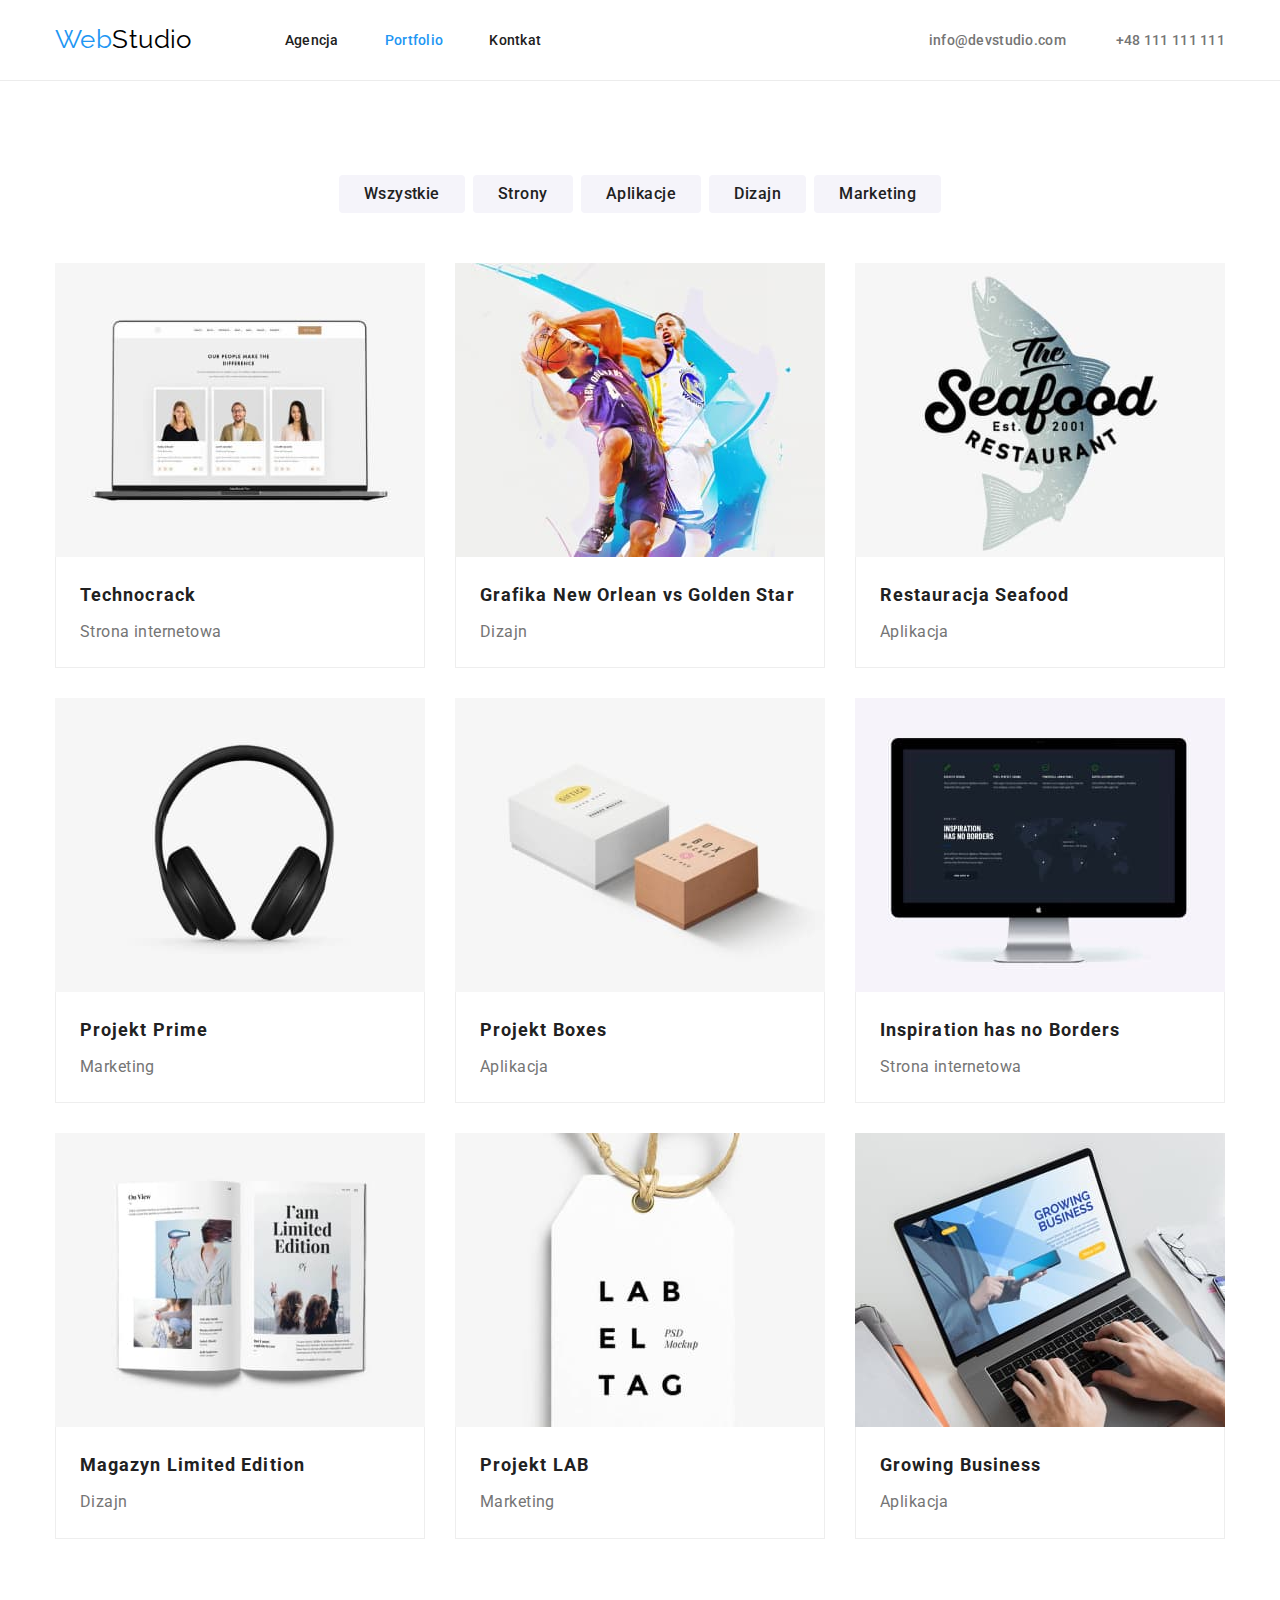
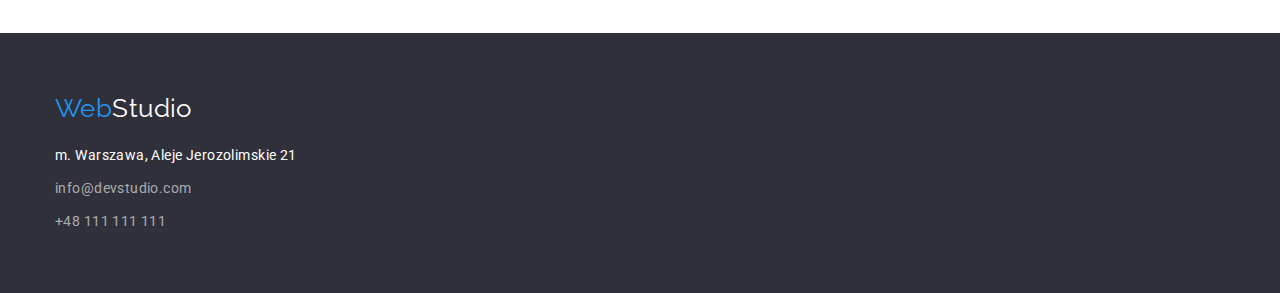
==== portfolio.html @ f8ed4dbf "goit-markup-hw-03 copied" ====
<!DOCTYPE html>
<html lang="pl">
  <head>
    <meta charset="utf-8" />
    <meta name="description" content="Rozwiązania dla biznesu" />
    <title>Web Studio</title>
    <link rel="preconnect" href="https://fonts.googleapis.com" />
    <link rel="preconnect" href="https://fonts.gstatic.com" crossorigin />
    <link
      href="https://fonts.googleapis.com/css2?family=Raleway:wght@700&family=Roboto:wght@400;500;700;900&display=swap"
      rel="stylesheet"
    />
    <link
      rel="stylesheet"
      href="https://cdnjs.cloudflare.com/ajax/libs/modern-normalize/1.0.0/modern-normalize.min.css"
    />
    <link rel="stylesheet" href="./css/styles.css" />
  </head>
  <body>
    <header class="header-line">
      <div class="container menu-container">
        <nav class="nav">
          <a class="logo" href="index.html"
            >Web<span class="logo-upper">Studio</span></a
          >
          <ul class="nav-container">
            <li><a class="nav-link" href="index.html">Agencja</a></li>
            <li>
              <a class="nav-link nav-link-current" href="portfolio.html"
                >Portfolio</a
              >
            </li>
            <li><a class="nav-link" href="#">Kontkat</a></li>
          </ul>
        </nav>
        <ul class="tel-mail">
          <li>
            <a class="tel-mail-link" href="mailto:info@devstudio.com"
              >info@devstudio.com</a
            >
          </li>
          <li>
            <a class="tel-mail-link" href="tel:+48111111111">+48 111 111 111</a>
          </li>
        </ul>
      </div>
    </header>
    <main>
      <section class="section">
        <div class="container">
          <h1 class="visually-hidden">Portfolio</h1>
          <ul class="filter">
            <li>
              <button class="filter-button" type="button">Wszystkie</button>
            </li>
            <li><button class="filter-button" type="button">Strony</button></li>
            <li>
              <button class="filter-button" type="button">Aplikacje</button>
            </li>
            <li><button class="filter-button" type="button">Dizajn</button></li>
            <li>
              <button class="filter-button" type="button">Marketing</button>
            </li>
          </ul>
          <ul class="projects-container">
            <li>
              <img
                src="images/project-1.jpg"
                alt="Strona internetowa - Technocrack"
                width="370"
                height="294"
              />
              <div class="project-text">
                <h3 class="project-name">Technocrack</h3>
                <p class="project-type">Strona internetowa</p>
              </div>
            </li>
            <li>
              <img
                src="images/project-2.jpg"
                alt="Dizajn - Grafika New Orlean vs Golden Star"
                width="370"
                height="294"
              />
              <div class="project-text">
                <h3 class="project-name">Grafika New Orlean vs Golden Star</h3>
                <p class="project-type">Dizajn</p>
              </div>
            </li>
            <li>
              <img
                src="images/project-3.jpg"
                alt="Aplikacja - Restauracja Seafood"
                width="370"
                height="294"
              />
              <div class="project-text">
                <h3 class="project-name">Restauracja Seafood</h3>
                <p class="project-type">Aplikacja</p>
              </div>
            </li>
            <li>
              <img
                src="images/project-4.jpg"
                alt="Marketing - Projekt Prime"
                width="370"
                height="294"
              />
              <div class="project-text">
                <h3 class="project-name">Projekt Prime</h3>
                <p class="project-type">Marketing</p>
              </div>
            </li>
            <li>
              <img
                src="images/project-5.jpg"
                alt="Aplikacja - Project Boxes"
                width="370"
                height="294"
              />
              <div class="project-text">
                <h3 class="project-name">Projekt Boxes</h3>
                <p class="project-type">Aplikacja</p>
              </div>
            </li>
            <li>
              <img
                src="images/project-6.jpg"
                alt="Strona internetowa - Inspiration has no Borders"
                width="370"
                height="294"
              />
              <div class="project-text">
                <h3 class="project-name">Inspiration has no Borders</h3>
                <p class="project-type">Strona internetowa</p>
              </div>
            </li>
            <li>
              <img
                src="images/project-7.jpg"
                alt="Dizajn - Magazyn Limited Edition"
                width="370"
                height="294"
              />
              <div class="project-text">
                <h3 class="project-name">Magazyn Limited Edition</h3>
                <p class="project-type">Dizajn</p>
              </div>
            </li>
            <li>
              <img
                src="images/project-8.jpg"
                alt="Marketing - Projekt LAB"
                width="370"
                height="294"
              />
              <div class="project-text">
                <h3 class="project-name">Projekt LAB</h3>
                <p class="project-type">Marketing</p>
              </div>
            </li>
            <li>
              <img
                src="images/project-9.jpg"
                alt="Aplikacja - Growing Business"
                width="370"
                height="294"
              />
              <div class="project-text">
                <h3 class="project-name">Growing Business</h3>
                <p class="project-type">Aplikacja</p>
              </div>
            </li>
          </ul>
        </div>
      </section>
    </main>
    <footer class="bottom-box">
      <div class="container">
        <a class="logo" href="index.html"
          >Web<span class="logo-bottom">Studio</span></a
        >
        <address class="address-links address-margin">
          <ul class="address-container">
            <li>
              <a
                class="bottom-address"
                href="https://goo.gl/maps/hLSNEV6A5jhqSZBm9"
                target="_blank"
                rel="noopener nofollow"
                >m. Warszawa, Aleje Jerozolimskie 21</a
              >
            </li>
            <li>
              <a class="bottom-tel-mail" href="mailto:info@devstudio.com"
                >info@devstudio.com</a
              >
            </li>
            <li>
              <a class="bottom-tel-mail" href="tel:+48111111111"
                >+48 111 111 111</a
              >
            </li>
          </ul>
        </address>
      </div>
    </footer>
  </body>
</html>
---- css/styles.css ----
:root {
  --brand-blue: #2196f3;
  --background-grey: #2f303a;
  --light-grey: #757575;
  --lighter-grey: #f5f4fa;
  --darkest: #212121;
  --white: #fff;
  --black: #000;
  --transparent-white: rgba(255, 255, 255, 60%);
  --line-light: #ececec;
  --leaflet-border: #eee;
}
body {
  font-family: "Roboto", sans-serif;
  font-size: 14px;
  color: var(--darkest);
  background-color: var(--white);
  letter-spacing: 0.03em;
}
h1,
h2,
h3,
h4,
h5,
h6,
p {
  margin: 0;
  padding: 0;
}
ul,
ol {
  list-style: none;
  padding-left: 0;
  margin: 0;
}
a {
  text-decoration: none;
}
address {
  font-style: normal;
}
button {
  display: block;
  cursor: pointer;
  border: none;
  border-radius: 4px;
  font-family: "Roboto", sans-serif;
}
img {
  display: block;
  max-width: 100%;
  height: auto;
}
.section {
  padding-top: 94px;
  padding-bottom: 94px;
}

.container {
  max-width: 1200px;
  margin: 0 auto;
  padding: 0 15px;
}
.visually-hidden {
  position: absolute;
  width: 1px;
  height: 1px;
  margin: -1px;
  border: 0;
  padding: 0;

  white-space: nowrap;
  clip-path: inset(100%);
  clip: rect(0 0 0 0);
  overflow: hidden;
}
.logo {
  font-family: "Raleway", sans-serif;
  text-decoration: none;
  font-size: 26px;
  color: var(--brand-blue);
  line-height: 1.2;
}
.logo-upper {
  color: var(--black);
}
.logo-bottom {
  color: var(--white);
}
.line {
  border-top: 1px solid var(--line-light);
}
.tel-mail {
  display: flex;
  align-items: center;
  gap: 50px;
  margin-left: auto;
}
.tel-mail-link {
  font-weight: 500;
  color: var(--light-grey);
  letter-spacing: 0.02em;
  line-height: 1.1;
  text-align: right;
}
.tel-mail-link:hover {
  color: var(--brand-blue);
}
.tel-mail-link:focus {
  color: var(--brand-blue);
}
.nav {
  display: flex;
  align-items: center;
}
.nav-link {
  color: var(--darkest);
  font-weight: 500;
  letter-spacing: 0.02em;
}
.nav-link:hover,
.nav-link:focus {
  color: var(--brand-blue);
}
.nav-link-current {
  color: var(--brand-blue);
}
.slogan-section {
  background-color: var(--background-grey);
  padding: 200px 0;
  text-align: center;
}
.slogan {
  font-size: 44px;
  font-weight: 900;
  text-transform: uppercase;
  text-align: center;
  line-height: 1.4;
  color: var(--white);
  letter-spacing: 0.06em;
  width: 696px;
  margin: 0 auto;
}
.button-order {
  background-color: var(--brand-blue);
  font-size: 16px;
  font-weight: 700;
  color: var(--white);
  letter-spacing: 0.06em;
  line-height: 1.9;
  padding: 10px 41px;
  margin: 30px auto 0;
}
.advantage {
  font-weight: 700;
  font-size: 14px;
  text-transform: uppercase;
  line-height: 1.1;
}
.advantage-text {
  line-height: 1.7;
  color: var(--light-grey);
  margin-top: 10px;
}
.section-title {
  font-size: 36px;
  font-weight: 700;
  text-align: center;
  line-height: 1.2;
}
.team-box {
  background-color: var(--lighter-grey);
}
.member-box {
  background-color: var(--white);
  width: 270px;
  box-shadow: 0px 1px 3px rgba(0, 0, 0, 0.12), 0px 1px 1px rgba(0, 0, 0, 0.14),
    0px 2px 1px rgba(0, 0, 0, 0.2);
  border-radius: 0px 0px 4px 4px;
}
.member-text {
  padding: 30px 0;
  text-align: center;
}
.member {
  font-size: 16px;
  font-weight: 500;
  line-height: 1.2;
}
.position {
  font-size: 16px;
  color: var(--light-grey);
  line-height: 1.2;
  margin-top: 10px;
}
.bottom-box {
  background-color: var(--background-grey);
  padding-top: 60px;
  padding-bottom: 60px;
}
.address-links a {
  line-height: 1.7;
}
.address-links a:hover {
  color: var(--brand-blue);
}
.address-links a:focus {
  color: var(--brand-blue);
}
.bottom-address {
  color: var(--white);
}
.bottom-tel-mail {
  color: var(--transparent-white);
}
.filter-button {
  font-size: 16px;
  font-weight: 500;
  color: var(--darkest);
  letter-spacing: 0.03em;
  line-height: 1.6;
  background-color: var(--lighter-grey);
  padding: 6px 25px;
}
.filter-button:hover:hover,
.filter-button:focus:focus,
.filter-button:active:active {
  background-color: var(--brand-blue);
  color: var(--white);
  box-shadow: 0px 3px 1px rgba(0, 0, 0, 0.1), 0px 1px 2px rgba(0, 0, 0, 0.08),
    0px 2px 2px rgba(0, 0, 0, 0.12);
}
.project-name {
  font-size: 18px;
  font-weight: 700;
  line-height: 2;
  letter-spacing: 0.06em;
}
.project-type {
  font-size: 16px;
  color: var(--light-grey);
  line-height: 1.9;
  margin-top: 4px;
}
.project-text {
  padding: 20px 24px;
  border-left: 1px solid var(--leaflet-border);
  border-right: 1px solid var(--leaflet-border);
  border-bottom: 1px solid var(--leaflet-border);
}
.menu-container {
  display: flex;
  align-items: center;
  height: 80px;
}
.header-line {
  border-bottom: 1px solid var(--line-light);
}
.nav-container {
  display: flex;
  align-items: center;
  gap: 46px;
  margin-left: 93px;
}
.advantage-container {
  display: flex;
  flex-wrap: wrap;
  gap: 30px;
}
.advantage-item {
  flex-basis: calc((100% - 90px) / 4);
}
.jobs-container {
  display: flex;
  flex-wrap: wrap;
  margin-top: 50px;
  gap: 30px;
}
.jobs-section {
  padding-top: 0;
}
.team-container {
  display: flex;
  flex-wrap: wrap;
  margin-top: 50px;
  gap: 30px;
}
.address-margin {
  margin-top: 20px;
}
.address-container li:not(:last-child) {
  margin-bottom: 9px;
}

.filter {
  display: flex;
  flex-wrap: wrap;
  gap: 8px;
  justify-content: center;
  margin-bottom: 50px;
}
.projects-container {
  display: flex;
  flex-wrap: wrap;
  gap: 30px;
}
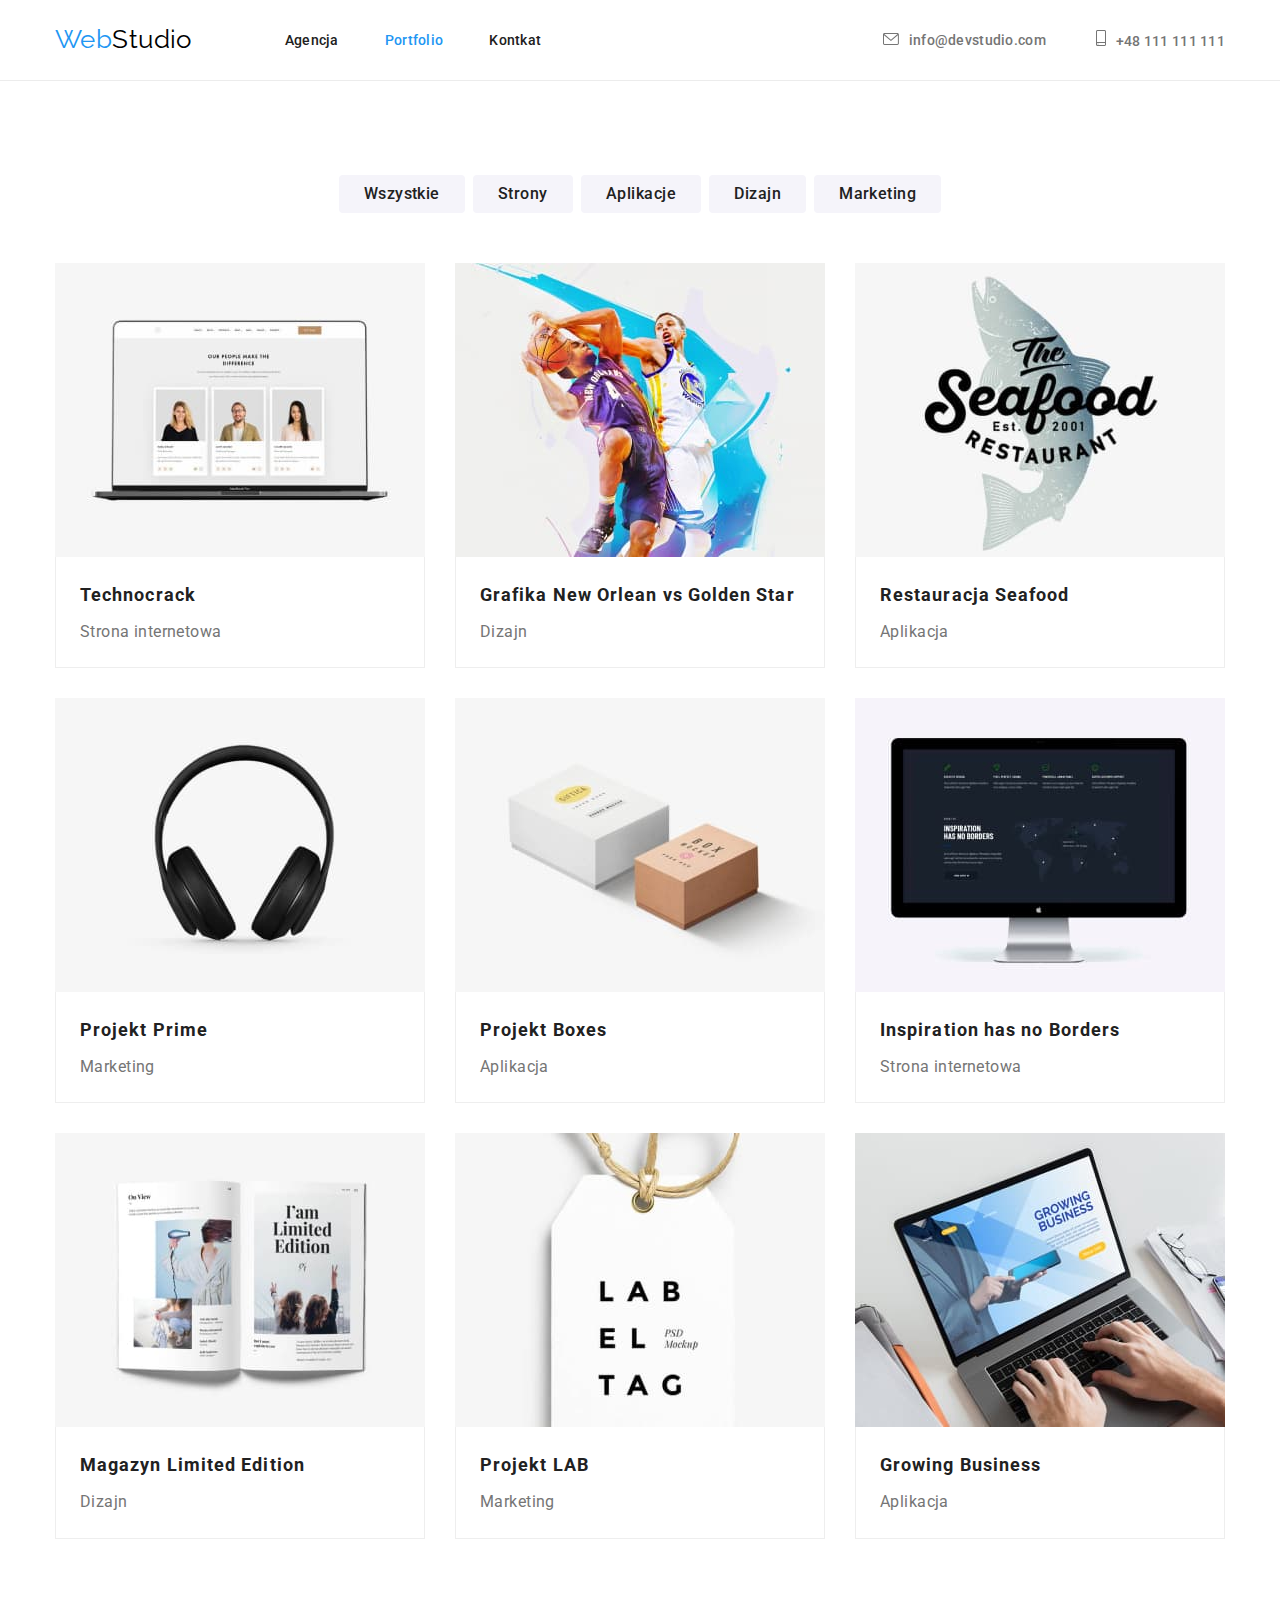
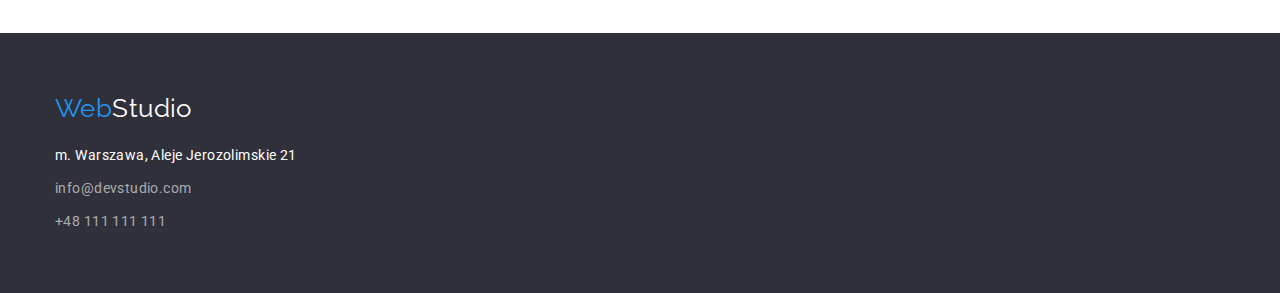
==== commit a06b033c: "socjal media links added" ====
--- a/portfolio.html
+++ b/portfolio.html
@@ -17,30 +17,28 @@
     <link rel="stylesheet" href="./css/styles.css" />
   </head>
   <body>
-    <header class="header-line">
+     <header class="header-line">
       <div class="container menu-container">
         <nav class="nav">
           <a class="logo" href="index.html"
             >Web<span class="logo-upper">Studio</span></a
           >
           <ul class="nav-container">
-            <li><a class="nav-link" href="index.html">Agencja</a></li>
-            <li>
-              <a class="nav-link nav-link-current" href="portfolio.html"
-                >Portfolio</a
-              >
-            </li>
+            <li>
+              <a class="nav-link" href="index.html">Agencja</a>
+            </li>
+            <li><a class="nav-link nav-link-current" href="portfolio.html">Portfolio</a></li>
             <li><a class="nav-link" href="#">Kontkat</a></li>
           </ul>
         </nav>
         <ul class="tel-mail">
           <li>
-            <a class="tel-mail-link" href="mailto:info@devstudio.com"
-              >info@devstudio.com</a
+             <a class="tel-mail-link" href="mailto:info@devstudio.com"
+              > <svg width="16" height="12" class="tel-mail-icon"><use href="./images/icons.svg#icon-envelope"></svg>info@devstudio.com</a
             >
           </li>
           <li>
-            <a class="tel-mail-link" href="tel:+48111111111">+48 111 111 111</a>
+            <a class="tel-mail-link" href="tel:+48111111111"><svg width="10" height="16" class="tel-mail-icon"><use href="./images/icons.svg#icon-smartphone"></svg>+48 111 111 111</a>
           </li>
         </ul>
       </div>
--- a/css/styles.css
+++ b/css/styles.css
@@ -9,6 +9,7 @@
   --transparent-white: rgba(255, 255, 255, 60%);
   --line-light: #ececec;
   --leaflet-border: #eee;
+  --social-icon: #afb1b8;
 }
 body {
   font-family: "Roboto", sans-serif;
@@ -96,18 +97,22 @@
   gap: 50px;
   margin-left: auto;
 }
+.tel-mail-icon {
+  margin-right: 10px;
+}
 .tel-mail-link {
+  fill: var(--light-grey);
   font-weight: 500;
   color: var(--light-grey);
   letter-spacing: 0.02em;
   line-height: 1.1;
   text-align: right;
 }
-.tel-mail-link:hover {
-  color: var(--brand-blue);
-}
+
+.tel-mail-link:hover,
 .tel-mail-link:focus {
   color: var(--brand-blue);
+  fill: var(--brand-blue);
 }
 .nav {
   display: flex;
@@ -127,6 +132,9 @@
 }
 .slogan-section {
   background-color: var(--background-grey);
+  background-image: url(/images/overlay.png), url(/images/background.jpg);
+  background-repeat: no-repeat;
+  background-size: cover;
   padding: 200px 0;
   text-align: center;
 }
@@ -151,7 +159,12 @@
   padding: 10px 41px;
   margin: 30px auto 0;
 }
+.advantage-icon {
+  background-color: var(--lighter-grey);
+  padding: 25px 100px;
+}
 .advantage {
+  margin-top: 30px;
   font-weight: 700;
   font-size: 14px;
   text-transform: uppercase;
@@ -179,7 +192,7 @@
   border-radius: 0px 0px 4px 4px;
 }
 .member-text {
-  padding: 30px 0;
+  padding-top: 30px;
   text-align: center;
 }
 .member {
@@ -193,6 +206,25 @@
   line-height: 1.2;
   margin-top: 10px;
 }
+.social-links {
+  display: flex;
+  margin-top: 16px;
+  padding: 0px 32px 30px;
+  justify-content: space-between;
+}
+.circle {
+  width: 44px;
+  height: 44px;
+  border-radius: 50%;
+  background-color: var(--white);
+  fill: var(--social-icon);
+}
+.circle:hover,
+.circle:focus {
+  background-color: var(--brand-blue);
+  fill: var(--white);
+}
+
 .bottom-box {
   background-color: var(--background-grey);
   padding-top: 60px;
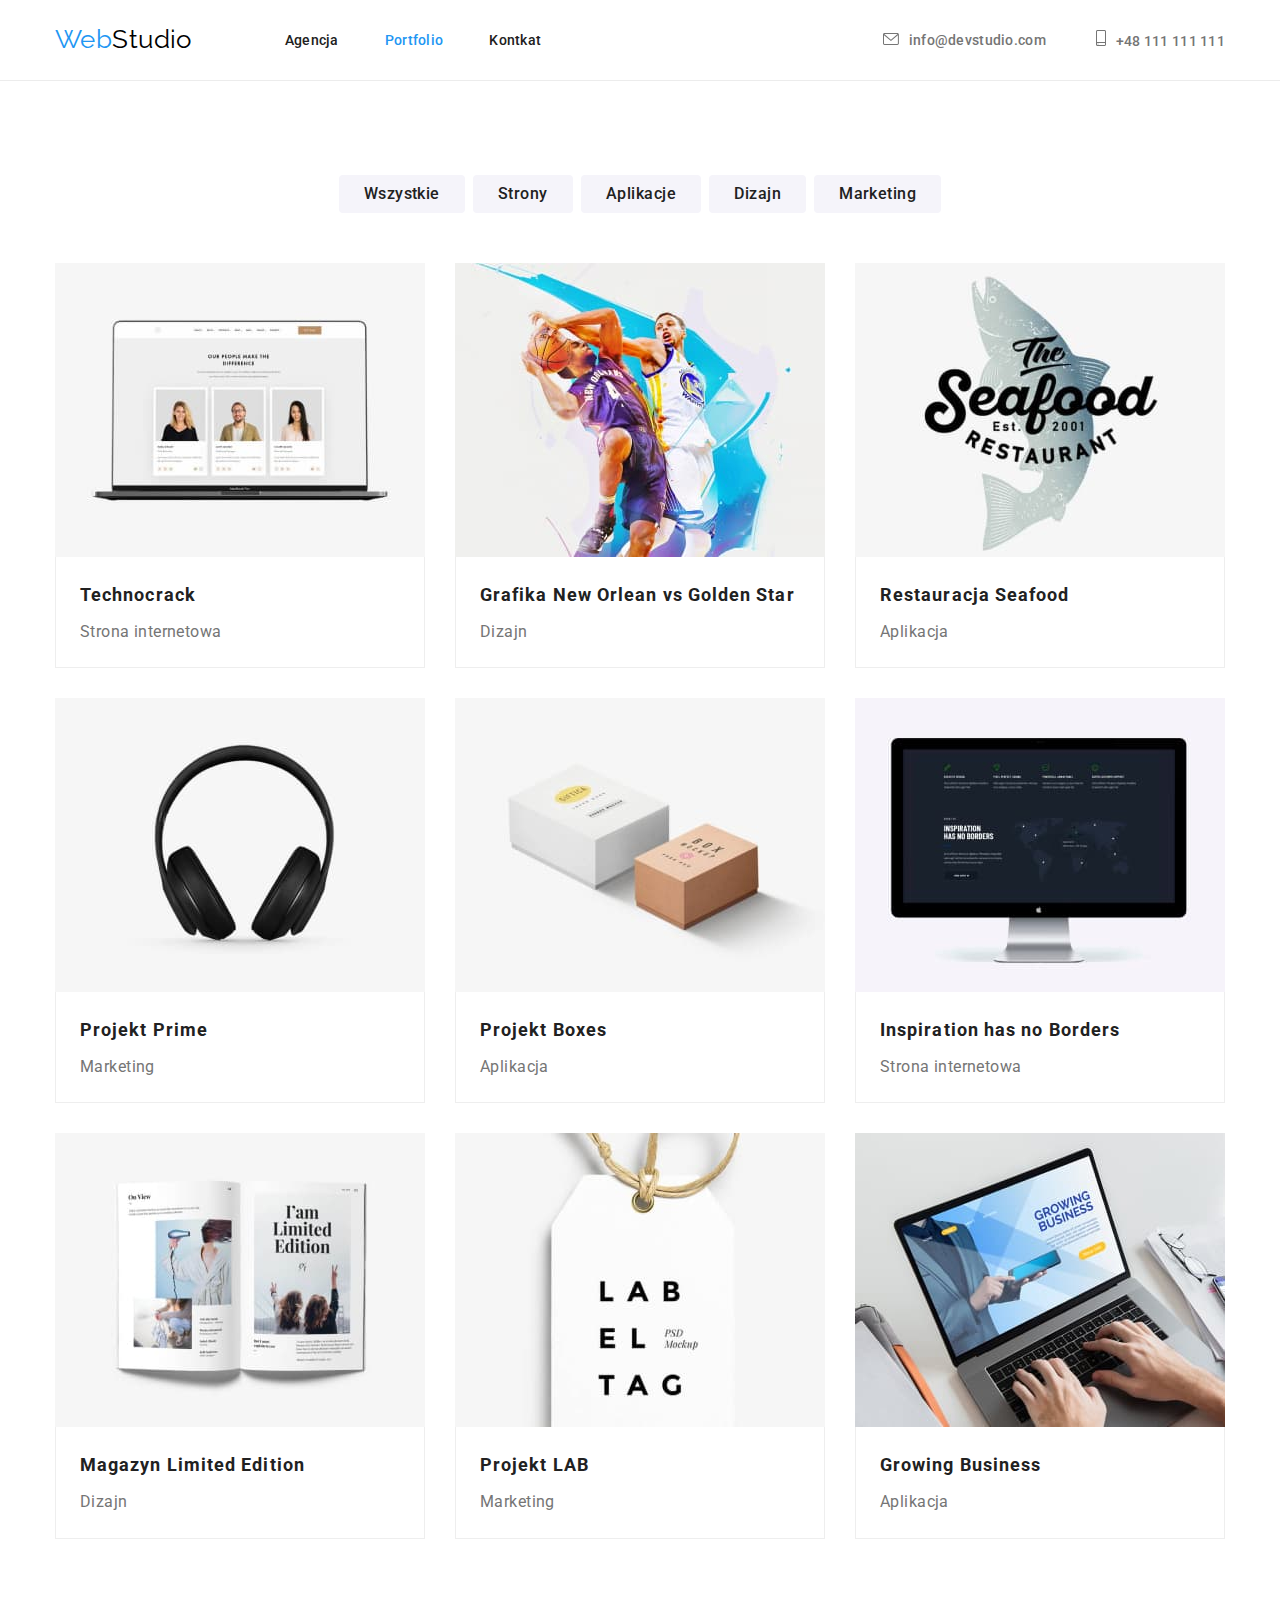
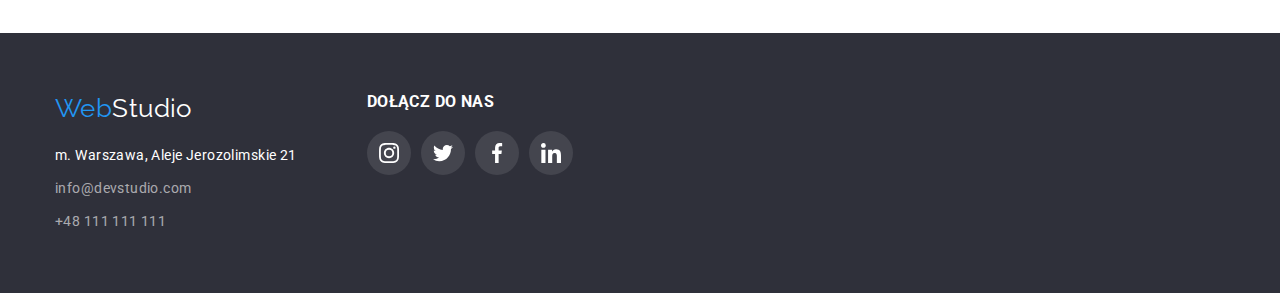
==== commit 832f6db5: "section "clients", shadows and social links added" ====
--- a/portfolio.html
+++ b/portfolio.html
@@ -34,11 +34,11 @@
         <ul class="tel-mail">
           <li>
              <a class="tel-mail-link" href="mailto:info@devstudio.com"
-              > <svg width="16" height="12" class="tel-mail-icon"><use href="./images/icons.svg#icon-envelope"></svg>info@devstudio.com</a
+              > <svg width="16" height="12" class="tel-mail-icon"><use href="./images/icons.svg#icon-envelope"></use></svg>info@devstudio.com</a
             >
           </li>
           <li>
-            <a class="tel-mail-link" href="tel:+48111111111"><svg width="10" height="16" class="tel-mail-icon"><use href="./images/icons.svg#icon-smartphone"></svg>+48 111 111 111</a>
+            <a class="tel-mail-link" href="tel:+48111111111"><svg width="10" height="16" class="tel-mail-icon"><use href="./images/icons.svg#icon-smartphone"></use></svg>+48 111 111 111</a>
           </li>
         </ul>
       </div>
@@ -61,7 +61,7 @@
             </li>
           </ul>
           <ul class="projects-container">
-            <li>
+            <li class="project-shadow">
               <img
                 src="images/project-1.jpg"
                 alt="Strona internetowa - Technocrack"
@@ -73,7 +73,7 @@
                 <p class="project-type">Strona internetowa</p>
               </div>
             </li>
-            <li>
+            <li class="project-shadow">
               <img
                 src="images/project-2.jpg"
                 alt="Dizajn - Grafika New Orlean vs Golden Star"
@@ -85,7 +85,7 @@
                 <p class="project-type">Dizajn</p>
               </div>
             </li>
-            <li>
+            <li class="project-shadow">
               <img
                 src="images/project-3.jpg"
                 alt="Aplikacja - Restauracja Seafood"
@@ -97,7 +97,7 @@
                 <p class="project-type">Aplikacja</p>
               </div>
             </li>
-            <li>
+            <li class="project-shadow">
               <img
                 src="images/project-4.jpg"
                 alt="Marketing - Projekt Prime"
@@ -109,7 +109,7 @@
                 <p class="project-type">Marketing</p>
               </div>
             </li>
-            <li>
+            <li class="project-shadow">
               <img
                 src="images/project-5.jpg"
                 alt="Aplikacja - Project Boxes"
@@ -121,7 +121,7 @@
                 <p class="project-type">Aplikacja</p>
               </div>
             </li>
-            <li>
+            <li class="project-shadow">
               <img
                 src="images/project-6.jpg"
                 alt="Strona internetowa - Inspiration has no Borders"
@@ -133,7 +133,7 @@
                 <p class="project-type">Strona internetowa</p>
               </div>
             </li>
-            <li>
+            <li class="project-shadow">
               <img
                 src="images/project-7.jpg"
                 alt="Dizajn - Magazyn Limited Edition"
@@ -145,7 +145,7 @@
                 <p class="project-type">Dizajn</p>
               </div>
             </li>
-            <li>
+            <li class="project-shadow">
               <img
                 src="images/project-8.jpg"
                 alt="Marketing - Projekt LAB"
@@ -157,7 +157,7 @@
                 <p class="project-type">Marketing</p>
               </div>
             </li>
-            <li>
+            <li class="project-shadow">
               <img
                 src="images/project-9.jpg"
                 alt="Aplikacja - Growing Business"
@@ -174,11 +174,12 @@
       </section>
     </main>
     <footer class="bottom-box">
-      <div class="container">
-        <a class="logo" href="index.html"
+      <div class="container footer-box">
+        <div>
+         <a class="logo" href="index.html"
           >Web<span class="logo-bottom">Studio</span></a
         >
-        <address class="address-links address-margin">
+         <address class="address-links address-margin">
           <ul class="address-container">
             <li>
               <a
@@ -200,8 +201,51 @@
               >
             </li>
           </ul>
-        </address>
+        </address>       
+        </div>
+          <div class="invite-box">
+             <h3 class="invite">dołącz do nas</h3>
+             <ul class="social-links-bottom">
+                <li>
+                  <a href="#">  
+                    <div class="circle circle-bottom">
+                      <svg width="20" height="20">
+                        <use href="./images/icons.svg#icon-inst"></use>
+                      </svg>
+                    </div>    
+                  </a>
+                </li>
+                <li>
+                  <a href="#">
+                    <div class="circle circle-bottom">
+                      <svg width="20" height="20">
+                        <use href="./images/icons.svg#icon-twt"></use>
+                      </svg>
+                    </div>
+                  </a> 
+                </li>
+                <li>
+                  <a href="#">
+                    <div class="circle circle-bottom">
+                      <svg width="20" height="20">
+                        <use href="./images/icons.svg#icon-fb"></use>
+                      </svg>
+                    </div>
+                  </a>                  
+                </li>
+                <li>
+                  <a href="#">
+                    <div class="circle circle-bottom">
+                      <svg width="20" height="20">
+                       <use href="./images/icons.svg#icon-lin"></use>
+                      </svg>
+                    </div>
+                  </a>                  
+                </li>
+              </ul> 
+          </div>
       </div>
     </footer>
+
   </body>
 </html>
--- a/css/styles.css
+++ b/css/styles.css
@@ -7,6 +7,7 @@
   --white: #fff;
   --black: #000;
   --transparent-white: rgba(255, 255, 255, 60%);
+  --white-ten: rgba(255, 255, 255, 10%);
   --line-light: #ececec;
   --leaflet-border: #eee;
   --social-icon: #afb1b8;
@@ -134,6 +135,8 @@
   background-color: var(--background-grey);
   background-image: url(/images/overlay.png), url(/images/background.jpg);
   background-repeat: no-repeat;
+  width: 100%;
+  height: 100%;
   background-size: cover;
   padding: 200px 0;
   text-align: center;
@@ -216,6 +219,7 @@
   width: 44px;
   height: 44px;
   border-radius: 50%;
+  padding: 12px;
   background-color: var(--white);
   fill: var(--social-icon);
 }
@@ -224,7 +228,10 @@
   background-color: var(--brand-blue);
   fill: var(--white);
 }
-
+.circle-bottom {
+  background-color: var(--white-ten);
+  fill: var(--white);
+}
 .bottom-box {
   background-color: var(--background-grey);
   padding-top: 60px;
@@ -336,3 +343,43 @@
   flex-wrap: wrap;
   gap: 30px;
 }
+.client-box {
+  display: flex;
+  margin-top: 50px;
+  justify-content: space-between;
+}
+.client-card {
+  width: 170px;
+  height: 92px;
+  border: 1px solid var(--social-icon);
+  border-radius: 4px;
+  fill: var(--social-icon);
+}
+.client-card:hover,
+.client.card:focus {
+  border-color: var(--brand-blue);
+  fill: var(--brand-blue);
+}
+.invite {
+  line-height: 1.14;
+  color: var(--white);
+  text-transform: uppercase;
+}
+.invite-box {
+  width: 206px;
+  height: 80px;
+  margin-left: 70px;
+}
+.social-links-bottom {
+  display: flex;
+  justify-content: space-between;
+  margin-top: 20px;
+}
+.footer-box {
+  display: flex;
+}
+.project-shadow{cursor: pointer;}
+.project-shadow:hover,
+.project-shadow:focus{
+  box-shadow: 0px 1px 1px rgba(0, 0, 0, 0.12), 0px 4px 4px rgba(0, 0, 0, 0.06), 1px 4px 6px rgba(0, 0, 0, 0.16);
+}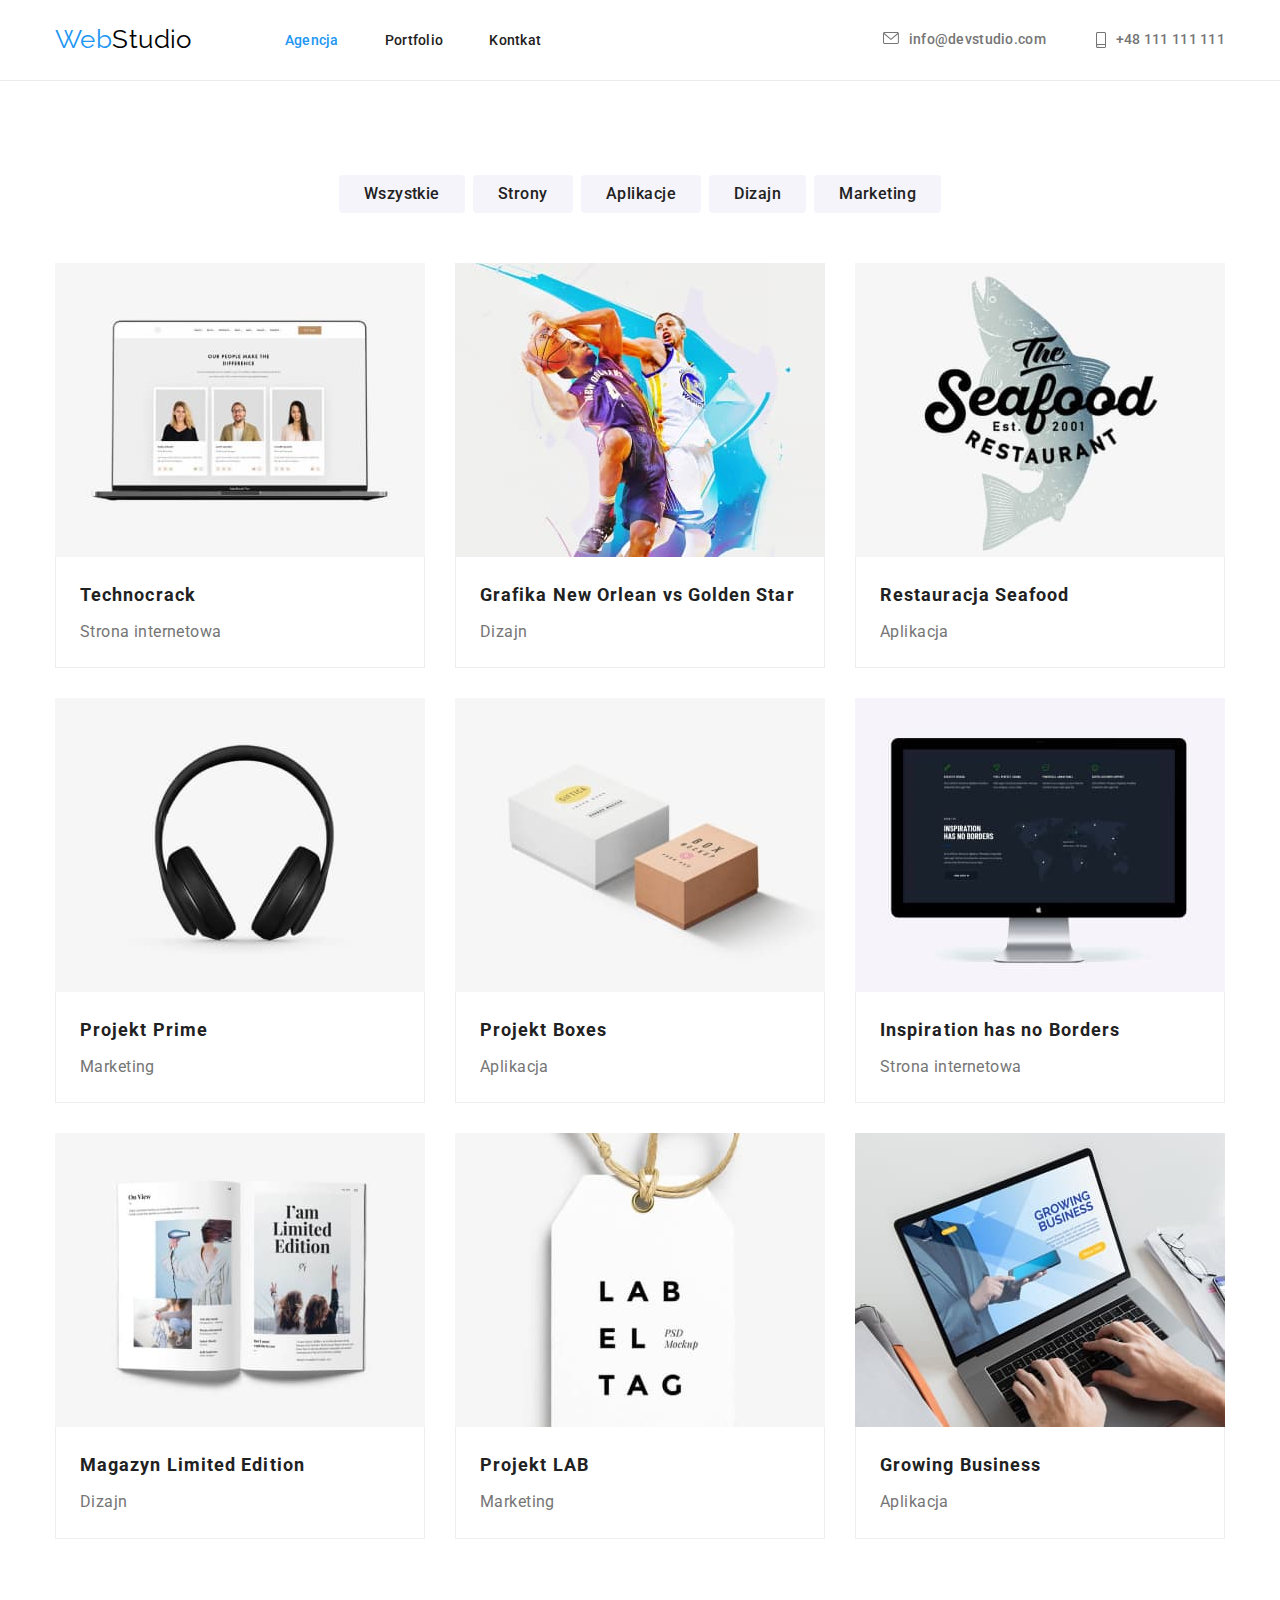
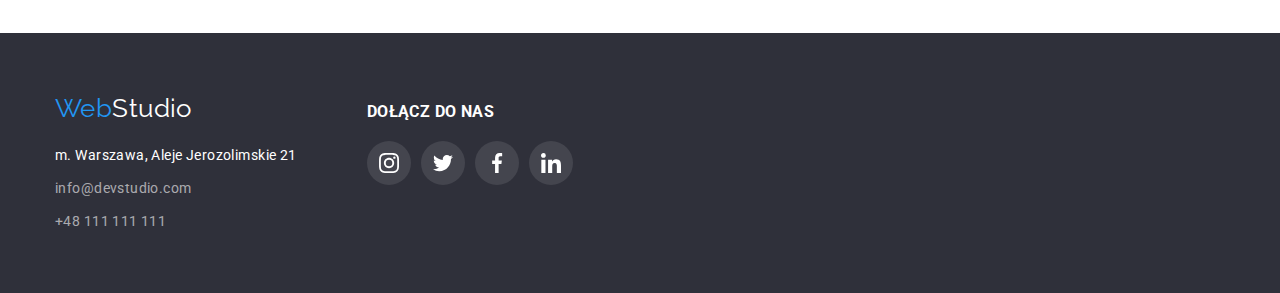
==== commit 0acae778: "Corretions" ====
--- a/portfolio.html
+++ b/portfolio.html
@@ -17,7 +17,7 @@
     <link rel="stylesheet" href="./css/styles.css" />
   </head>
   <body>
-     <header class="header-line">
+    <header class="header-line">
       <div class="container menu-container">
         <nav class="nav">
           <a class="logo" href="index.html"
@@ -25,20 +25,26 @@
           >
           <ul class="nav-container">
             <li>
-              <a class="nav-link" href="index.html">Agencja</a>
-            </li>
-            <li><a class="nav-link nav-link-current" href="portfolio.html">Portfolio</a></li>
+              <a class="nav-link nav-link-current" href="index.html">Agencja</a>
+            </li>
+            <li><a class="nav-link" href="portfolio.html">Portfolio</a></li>
             <li><a class="nav-link" href="#">Kontkat</a></li>
           </ul>
         </nav>
         <ul class="tel-mail">
           <li>
-             <a class="tel-mail-link" href="mailto:info@devstudio.com"
-              > <svg width="16" height="12" class="tel-mail-icon"><use href="./images/icons.svg#icon-envelope"></use></svg>info@devstudio.com</a
+            <a class="tel-mail-link" href="mailto:info@devstudio.com">
+              <svg width="16" height="12" class="tel-mail-icon">
+                <use href="./images/icons.svg#icon-envelope"></use></svg
+              >info@devstudio.com</a
             >
           </li>
           <li>
-            <a class="tel-mail-link" href="tel:+48111111111"><svg width="10" height="16" class="tel-mail-icon"><use href="./images/icons.svg#icon-smartphone"></use></svg>+48 111 111 111</a>
+            <a class="tel-mail-link" href="tel:+48111111111"
+              ><svg width="10" height="16" class="tel-mail-icon">
+                <use href="./images/icons.svg#icon-smartphone"></use></svg
+              >+48 111 111 111</a
+            >
           </li>
         </ul>
       </div>
@@ -176,76 +182,75 @@
     <footer class="bottom-box">
       <div class="container footer-box">
         <div>
-         <a class="logo" href="index.html"
-          >Web<span class="logo-bottom">Studio</span></a
-        >
-         <address class="address-links address-margin">
-          <ul class="address-container">
-            <li>
-              <a
-                class="bottom-address"
-                href="https://goo.gl/maps/hLSNEV6A5jhqSZBm9"
-                target="_blank"
-                rel="noopener nofollow"
-                >m. Warszawa, Aleje Jerozolimskie 21</a
-              >
-            </li>
-            <li>
-              <a class="bottom-tel-mail" href="mailto:info@devstudio.com"
-                >info@devstudio.com</a
-              >
-            </li>
-            <li>
-              <a class="bottom-tel-mail" href="tel:+48111111111"
-                >+48 111 111 111</a
-              >
-            </li>
-          </ul>
-        </address>       
+          <a class="logo" href="index.html"
+            >Web<span class="logo-bottom">Studio</span></a
+          >
+          <address class="address-links address-margin">
+            <ul class="address-container">
+              <li>
+                <a
+                  class="bottom-address"
+                  href="https://goo.gl/maps/hLSNEV6A5jhqSZBm9"
+                  target="_blank"
+                  rel="noopener nofollow"
+                  >m. Warszawa, Aleje Jerozolimskie 21</a
+                >
+              </li>
+              <li>
+                <a class="bottom-tel-mail" href="mailto:info@devstudio.com"
+                  >info@devstudio.com</a
+                >
+              </li>
+              <li>
+                <a class="bottom-tel-mail" href="tel:+48111111111"
+                  >+48 111 111 111</a
+                >
+              </li>
+            </ul>
+          </address>
         </div>
-          <div class="invite-box">
-             <h3 class="invite">dołącz do nas</h3>
-             <ul class="social-links-bottom">
-                <li>
-                  <a href="#">  
-                    <div class="circle circle-bottom">
-                      <svg width="20" height="20">
-                        <use href="./images/icons.svg#icon-inst"></use>
-                      </svg>
-                    </div>    
-                  </a>
-                </li>
-                <li>
-                  <a href="#">
-                    <div class="circle circle-bottom">
-                      <svg width="20" height="20">
-                        <use href="./images/icons.svg#icon-twt"></use>
-                      </svg>
-                    </div>
-                  </a> 
-                </li>
-                <li>
-                  <a href="#">
-                    <div class="circle circle-bottom">
-                      <svg width="20" height="20">
-                        <use href="./images/icons.svg#icon-fb"></use>
-                      </svg>
-                    </div>
-                  </a>                  
-                </li>
-                <li>
-                  <a href="#">
-                    <div class="circle circle-bottom">
-                      <svg width="20" height="20">
-                       <use href="./images/icons.svg#icon-lin"></use>
-                      </svg>
-                    </div>
-                  </a>                  
-                </li>
-              </ul> 
-          </div>
+        <div class="invite-box">
+          <h3 class="invite">dołącz do nas</h3>
+          <ul class="social-links-bottom">
+            <li>
+              <a href="#">
+                <div class="circle circle-bottom">
+                  <svg width="20" height="20">
+                    <use href="./images/icons.svg#icon-inst"></use>
+                  </svg>
+                </div>
+              </a>
+            </li>
+            <li>
+              <a href="#">
+                <div class="circle circle-bottom">
+                  <svg width="20" height="20">
+                    <use href="./images/icons.svg#icon-twt"></use>
+                  </svg>
+                </div>
+              </a>
+            </li>
+            <li>
+              <a href="#">
+                <div class="circle circle-bottom">
+                  <svg width="20" height="20">
+                    <use href="./images/icons.svg#icon-fb"></use>
+                  </svg>
+                </div>
+              </a>
+            </li>
+            <li>
+              <a href="#">
+                <div class="circle circle-bottom">
+                  <svg width="20" height="20">
+                    <use href="./images/icons.svg#icon-lin"></use>
+                  </svg>
+                </div>
+              </a>
+            </li>
+          </ul>
+        </div>
       </div>
     </footer>
-
   </body>
 </html>
--- a/css/styles.css
+++ b/css/styles.css
@@ -100,20 +100,20 @@
 }
 .tel-mail-icon {
   margin-right: 10px;
+  fill: currentColor;
 }
 .tel-mail-link {
-  fill: var(--light-grey);
   font-weight: 500;
   color: var(--light-grey);
   letter-spacing: 0.02em;
   line-height: 1.1;
   text-align: right;
+  display: flex;
 }
 
 .tel-mail-link:hover,
 .tel-mail-link:focus {
   color: var(--brand-blue);
-  fill: var(--brand-blue);
 }
 .nav {
   display: flex;
@@ -133,13 +133,18 @@
 }
 .slogan-section {
   background-color: var(--background-grey);
-  background-image: url(/images/overlay.png), url(/images/background.jpg);
+  background-image: linear-gradient(
+      rgba(47, 48, 58, 0.4),
+      rgba(47, 48, 58, 0.4)
+    ),
+    url(../images/background.jpg);
   background-repeat: no-repeat;
-  width: 100%;
-  height: 100%;
+  max-width: 1600px;
+  height: 600px;
   background-size: cover;
   padding: 200px 0;
   text-align: center;
+  margin: 0 auto;
 }
 .slogan {
   font-size: 44px;
@@ -164,7 +169,10 @@
 }
 .advantage-icon {
   background-color: var(--lighter-grey);
-  padding: 25px 100px;
+  display: flex;
+  height: 120px;
+  justify-content: center;
+  align-items: center;
 }
 .advantage {
   margin-top: 30px;
@@ -196,6 +204,7 @@
 }
 .member-text {
   padding-top: 30px;
+  padding-bottom: 30px;
   text-align: center;
 }
 .member {
@@ -212,21 +221,22 @@
 .social-links {
   display: flex;
   margin-top: 16px;
-  padding: 0px 32px 30px;
-  justify-content: space-between;
+  gap: 10px;
+  justify-content: center;
 }
 .circle {
+  display: flex;
+  justify-content: center;
+  align-items: center;
   width: 44px;
   height: 44px;
   border-radius: 50%;
-  padding: 12px;
-  background-color: var(--white);
-  fill: var(--social-icon);
+  color: var(--social-icon);
 }
 .circle:hover,
 .circle:focus {
   background-color: var(--brand-blue);
-  fill: var(--white);
+  color: var(--white);
 }
 .circle-bottom {
   background-color: var(--white-ten);
@@ -349,16 +359,19 @@
   justify-content: space-between;
 }
 .client-card {
+  display: flex;
+  justify-content: center;
+  align-items: center;
   width: 170px;
   height: 92px;
   border: 1px solid var(--social-icon);
   border-radius: 4px;
-  fill: var(--social-icon);
+  color: var(--social-icon);
 }
 .client-card:hover,
 .client.card:focus {
   border-color: var(--brand-blue);
-  fill: var(--brand-blue);
+  color: var(--brand-blue);
 }
 .invite {
   line-height: 1.14;
@@ -366,20 +379,22 @@
   text-transform: uppercase;
 }
 .invite-box {
-  width: 206px;
-  height: 80px;
   margin-left: 70px;
 }
 .social-links-bottom {
   display: flex;
-  justify-content: space-between;
+  gap: 10px;
   margin-top: 20px;
 }
 .footer-box {
   display: flex;
-}
-.project-shadow{cursor: pointer;}
+  align-items: baseline;
+}
+.project-shadow {
+  cursor: pointer;
+}
 .project-shadow:hover,
-.project-shadow:focus{
-  box-shadow: 0px 1px 1px rgba(0, 0, 0, 0.12), 0px 4px 4px rgba(0, 0, 0, 0.06), 1px 4px 6px rgba(0, 0, 0, 0.16);
-}+.project-shadow:focus {
+  box-shadow: 0px 1px 1px rgba(0, 0, 0, 0.12), 0px 4px 4px rgba(0, 0, 0, 0.06),
+    1px 4px 6px rgba(0, 0, 0, 0.16);
+}
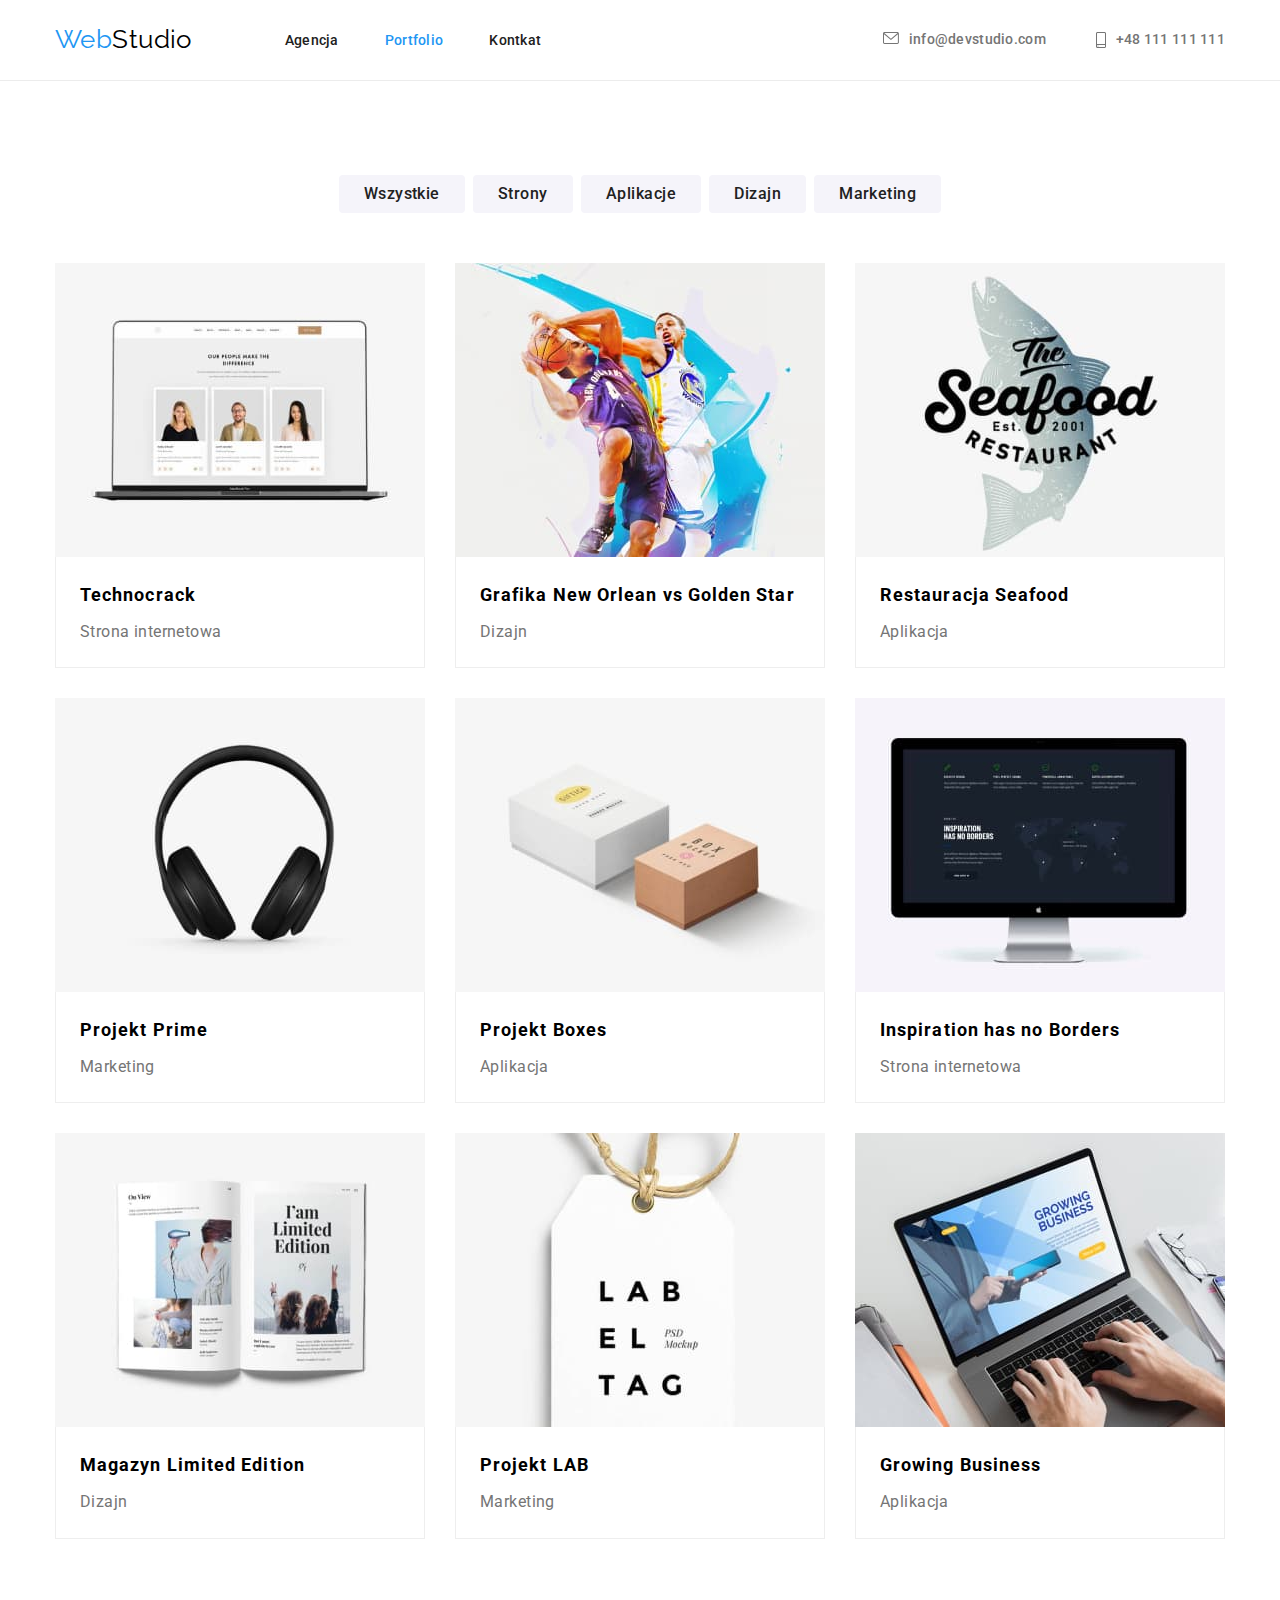
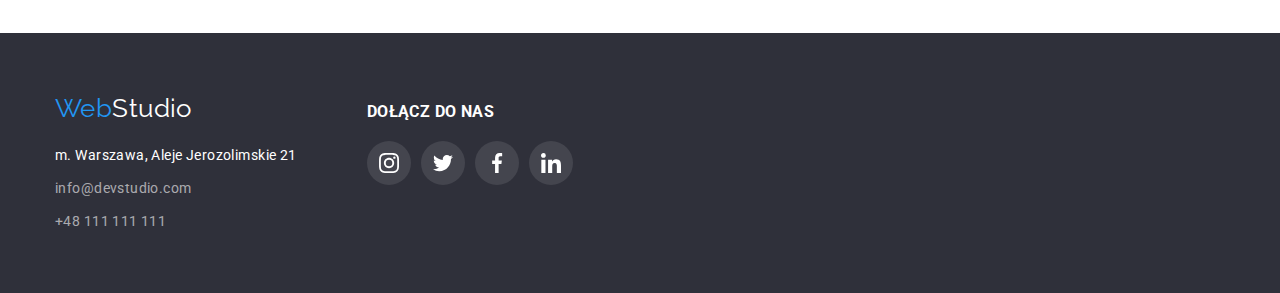
==== commit 5f515809: "last corrections" ====
--- a/portfolio.html
+++ b/portfolio.html
@@ -25,9 +25,13 @@
           >
           <ul class="nav-container">
             <li>
-              <a class="nav-link nav-link-current" href="index.html">Agencja</a>
-            </li>
-            <li><a class="nav-link" href="portfolio.html">Portfolio</a></li>
+              <a class="nav-link" href="index.html">Agencja</a>
+            </li>
+            <li>
+              <a class="nav-link nav-link-current" href="portfolio.html"
+                >Portfolio</a
+              >
+            </li>
             <li><a class="nav-link" href="#">Kontkat</a></li>
           </ul>
         </nav>
@@ -67,113 +71,133 @@
             </li>
           </ul>
           <ul class="projects-container">
-            <li class="project-shadow">
-              <img
-                src="images/project-1.jpg"
-                alt="Strona internetowa - Technocrack"
-                width="370"
-                height="294"
-              />
-              <div class="project-text">
-                <h3 class="project-name">Technocrack</h3>
-                <p class="project-type">Strona internetowa</p>
-              </div>
-            </li>
-            <li class="project-shadow">
-              <img
-                src="images/project-2.jpg"
-                alt="Dizajn - Grafika New Orlean vs Golden Star"
-                width="370"
-                height="294"
-              />
-              <div class="project-text">
-                <h3 class="project-name">Grafika New Orlean vs Golden Star</h3>
-                <p class="project-type">Dizajn</p>
-              </div>
-            </li>
-            <li class="project-shadow">
-              <img
-                src="images/project-3.jpg"
-                alt="Aplikacja - Restauracja Seafood"
-                width="370"
-                height="294"
-              />
-              <div class="project-text">
-                <h3 class="project-name">Restauracja Seafood</h3>
-                <p class="project-type">Aplikacja</p>
-              </div>
-            </li>
-            <li class="project-shadow">
-              <img
-                src="images/project-4.jpg"
-                alt="Marketing - Projekt Prime"
-                width="370"
-                height="294"
-              />
-              <div class="project-text">
-                <h3 class="project-name">Projekt Prime</h3>
-                <p class="project-type">Marketing</p>
-              </div>
-            </li>
-            <li class="project-shadow">
-              <img
-                src="images/project-5.jpg"
-                alt="Aplikacja - Project Boxes"
-                width="370"
-                height="294"
-              />
-              <div class="project-text">
-                <h3 class="project-name">Projekt Boxes</h3>
-                <p class="project-type">Aplikacja</p>
-              </div>
-            </li>
-            <li class="project-shadow">
-              <img
-                src="images/project-6.jpg"
-                alt="Strona internetowa - Inspiration has no Borders"
-                width="370"
-                height="294"
-              />
-              <div class="project-text">
-                <h3 class="project-name">Inspiration has no Borders</h3>
-                <p class="project-type">Strona internetowa</p>
-              </div>
-            </li>
-            <li class="project-shadow">
-              <img
-                src="images/project-7.jpg"
-                alt="Dizajn - Magazyn Limited Edition"
-                width="370"
-                height="294"
-              />
-              <div class="project-text">
-                <h3 class="project-name">Magazyn Limited Edition</h3>
-                <p class="project-type">Dizajn</p>
-              </div>
-            </li>
-            <li class="project-shadow">
-              <img
-                src="images/project-8.jpg"
-                alt="Marketing - Projekt LAB"
-                width="370"
-                height="294"
-              />
-              <div class="project-text">
-                <h3 class="project-name">Projekt LAB</h3>
-                <p class="project-type">Marketing</p>
-              </div>
-            </li>
-            <li class="project-shadow">
-              <img
-                src="images/project-9.jpg"
-                alt="Aplikacja - Growing Business"
-                width="370"
-                height="294"
-              />
-              <div class="project-text">
-                <h3 class="project-name">Growing Business</h3>
-                <p class="project-type">Aplikacja</p>
-              </div>
+            <li class="project-link">
+              <a href="#">
+                <img
+                  src="images/project-1.jpg"
+                  alt="Strona internetowa - Technocrack"
+                  width="370"
+                  height="294"
+                />
+                <div class="project-text">
+                  <h3 class="project-name">Technocrack</h3>
+                  <p class="project-type">Strona internetowa</p>
+                </div>
+              </a>
+            </li>
+            <li class="project-link">
+              <a href="#">
+                <img
+                  src="images/project-2.jpg"
+                  alt="Dizajn - Grafika New Orlean vs Golden Star"
+                  width="370"
+                  height="294"
+                />
+                <div class="project-text">
+                  <h3 class="project-name">
+                    Grafika New Orlean vs Golden Star
+                  </h3>
+                  <p class="project-type">Dizajn</p>
+                </div>
+              </a>
+            </li>
+            <li class="project-link">
+              <a href="#">
+                <img
+                  src="images/project-3.jpg"
+                  alt="Aplikacja - Restauracja Seafood"
+                  width="370"
+                  height="294"
+                />
+                <div class="project-text">
+                  <h3 class="project-name">Restauracja Seafood</h3>
+                  <p class="project-type">Aplikacja</p>
+                </div>
+              </a>
+            </li>
+            <li class="project-link">
+              <a href="#">
+                <img
+                  src="images/project-4.jpg"
+                  alt="Marketing - Projekt Prime"
+                  width="370"
+                  height="294"
+                />
+                <div class="project-text">
+                  <h3 class="project-name">Projekt Prime</h3>
+                  <p class="project-type">Marketing</p>
+                </div>
+              </a>
+            </li>
+            <li class="project-link">
+              <a href="#">
+                <img
+                  src="images/project-5.jpg"
+                  alt="Aplikacja - Project Boxes"
+                  width="370"
+                  height="294"
+                />
+                <div class="project-text">
+                  <h3 class="project-name">Projekt Boxes</h3>
+                  <p class="project-type">Aplikacja</p>
+                </div>
+              </a>
+            </li>
+            <li class="project-link">
+              <a href="#">
+                <img
+                  src="images/project-6.jpg"
+                  alt="Strona internetowa - Inspiration has no Borders"
+                  width="370"
+                  height="294"
+                />
+                <div class="project-text">
+                  <h3 class="project-name">Inspiration has no Borders</h3>
+                  <p class="project-type">Strona internetowa</p>
+                </div>
+              </a>
+            </li>
+            <li class="project-link">
+              <a href="#">
+                <img
+                  src="images/project-7.jpg"
+                  alt="Dizajn - Magazyn Limited Edition"
+                  width="370"
+                  height="294"
+                />
+                <div class="project-text">
+                  <h3 class="project-name">Magazyn Limited Edition</h3>
+                  <p class="project-type">Dizajn</p>
+                </div>
+              </a>
+            </li>
+            <li class="project-link">
+              <a href="#">
+                <img
+                  src="images/project-8.jpg"
+                  alt="Marketing - Projekt LAB"
+                  width="370"
+                  height="294"
+                />
+                <div class="project-text">
+                  <h3 class="project-name">Projekt LAB</h3>
+                  <p class="project-type">Marketing</p>
+                </div>
+              </a>
+            </li>
+            <li class="project-link">
+              <a href="#">
+                <img
+                  src="images/project-9.jpg"
+                  alt="Aplikacja - Growing Business"
+                  width="370"
+                  height="294"
+                />
+                <div class="project-text">
+                  <h3 class="project-name">Growing Business</h3>
+                  <p class="project-type">Aplikacja</p>
+                </div>
+              </a>
             </li>
           </ul>
         </div>
--- a/css/styles.css
+++ b/css/styles.css
@@ -127,6 +127,7 @@
 .nav-link:hover,
 .nav-link:focus {
   color: var(--brand-blue);
+  outline: transparent;
 }
 .nav-link-current {
   color: var(--brand-blue);
@@ -237,6 +238,7 @@
 .circle:focus {
   background-color: var(--brand-blue);
   color: var(--white);
+  outline: transparent;
 }
 .circle-bottom {
   background-color: var(--white-ten);
@@ -278,12 +280,14 @@
   color: var(--white);
   box-shadow: 0px 3px 1px rgba(0, 0, 0, 0.1), 0px 1px 2px rgba(0, 0, 0, 0.08),
     0px 2px 2px rgba(0, 0, 0, 0.12);
+  outline: transparent;
 }
 .project-name {
   font-size: 18px;
   font-weight: 700;
   line-height: 2;
   letter-spacing: 0.06em;
+  color: var(--black);
 }
 .project-type {
   font-size: 16px;
@@ -364,19 +368,20 @@
   align-items: center;
   width: 170px;
   height: 92px;
-  border: 1px solid var(--social-icon);
+  border: 1px solid currentColor;
   border-radius: 4px;
   color: var(--social-icon);
 }
 .client-card:hover,
-.client.card:focus {
-  border-color: var(--brand-blue);
-  color: var(--brand-blue);
+.client-card:focus {
+  color: var(--brand-blue);
+  outline: transparent;
 }
 .invite {
   line-height: 1.14;
   color: var(--white);
   text-transform: uppercase;
+  font-weight: 700;
 }
 .invite-box {
   margin-left: 70px;
@@ -390,11 +395,12 @@
   display: flex;
   align-items: baseline;
 }
-.project-shadow {
-  cursor: pointer;
-}
-.project-shadow:hover,
-.project-shadow:focus {
+.project-link {
+  display: flex;
+}
+.project-link:hover,
+.project-link:focus {
   box-shadow: 0px 1px 1px rgba(0, 0, 0, 0.12), 0px 4px 4px rgba(0, 0, 0, 0.06),
     1px 4px 6px rgba(0, 0, 0, 0.16);
-}
+  outline: transparent;
+}
